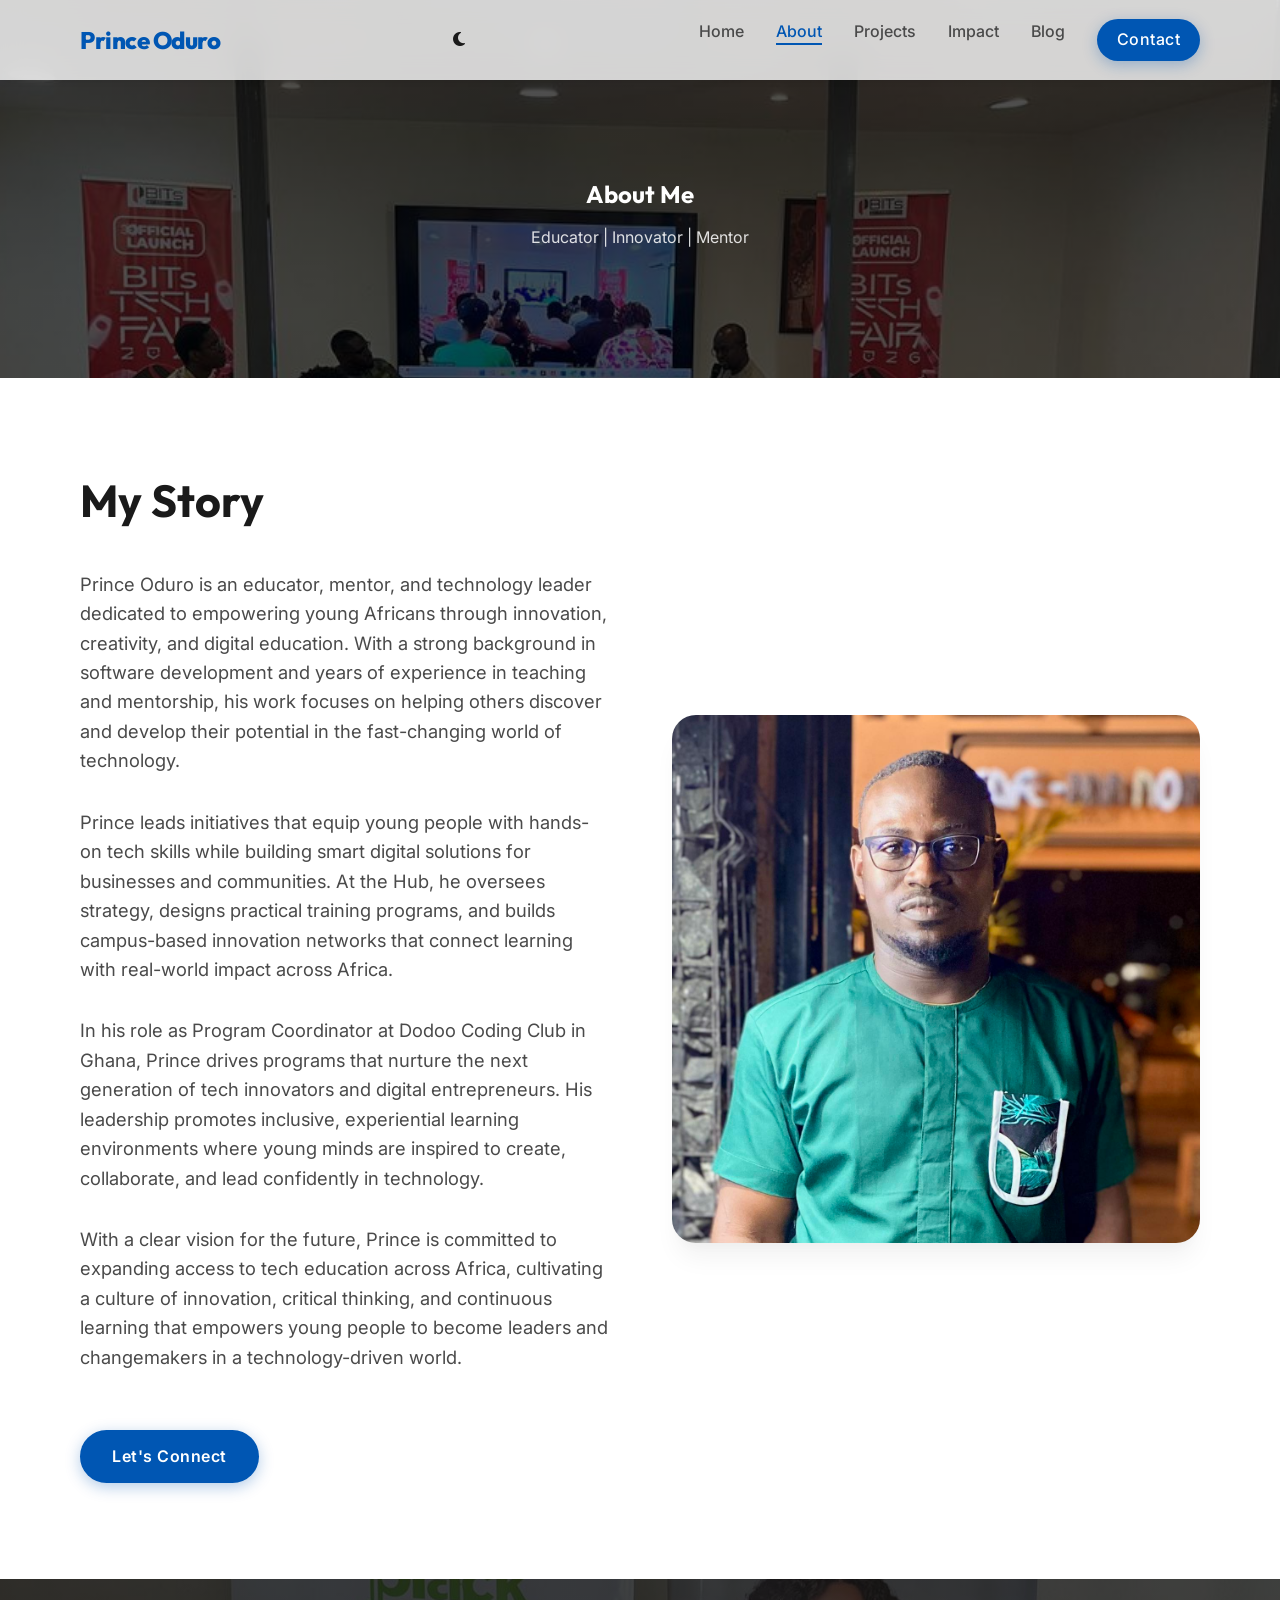
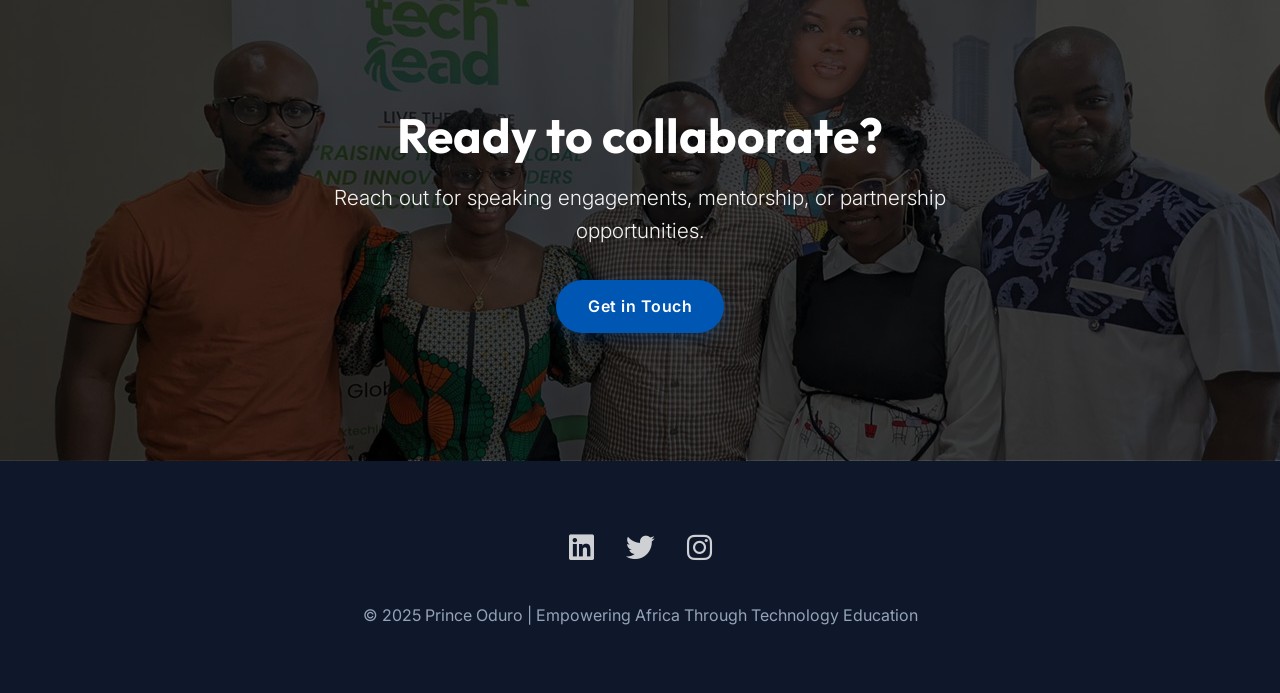
==== about.html @ 50ca4b2d "first commit" ====
<!DOCTYPE html>
<html lang="en">

<head>
    <meta charset="UTF-8">
    <meta name="viewport" content="width=device-width, initial-scale=1.0">
    <title>About Me | Prince Oduro</title>
    <link rel="stylesheet" href="styles.css">
    <link rel="stylesheet" href="https://cdnjs.cloudflare.com/ajax/libs/font-awesome/6.4.0/css/all.min.css">
    <link rel="icon" href="data:;base64,iVBORw0KGgo=">
</head>

<body>

    <nav class="navbar">
        <div class="container nav-container">
            <a href="index.html" class="brand">Prince Oduro</a>
            <div class="theme-toggle" id="theme-toggle">
                <i class="fas fa-moon"></i>
            </div>
            <div class="mobile-toggle" id="mobile-menu">
                <i class="fas fa-bars"></i>
            </div>
            <ul class="nav-links">
                <li><a href="index.html">Home</a></li>
                <li><a href="about.html" class="active">About</a></li>
                <li><a href="projects.html">Projects</a></li>
                <li><a href="index.html#impact">Impact</a></li>
                <li><a href="index.html#insights">Blog</a></li>
                <li><a href="index.html#contact" class="btn btn-primary btn-sm" style="padding: 8px 20px;">Contact</a>
                </li>
            </ul>
        </div>
    </nav>

    <section class="hero" style="min-height: 40vh; align-items: center; display: flex;">
        <div class="container text-center">
            <h1 class="reveal active text-white">About Me</h1>
            <p class="subtext reveal delay-100 active text-white-opacity" style="margin: 0 auto;">Educator | Innovator |
                Mentor</p>
        </div>
    </section>

    <section class="section-padding">
        <div class="container about-grid">
            <div class="about-content reveal delay-200">
                <h2>My Story</h2>
                <br>
                <p>
                    Prince Oduro is an educator, mentor, and technology leader dedicated to empowering young Africans
                    through innovation, creativity, and digital education. With a strong background in software
                    development and years of experience in teaching and mentorship, his work focuses on helping others
                    discover and develop their potential in the fast-changing world of technology.
                </p>
                <p>
                    Prince leads initiatives that equip young people with hands-on tech skills while building smart
                    digital solutions for businesses and communities. At the Hub, he oversees strategy, designs
                    practical training programs, and builds campus-based innovation networks that connect learning with
                    real-world impact across Africa.
                </p>
                <p>
                    In his role as Program Coordinator at Dodoo Coding Club in Ghana, Prince drives
                    programs that nurture the next generation of tech innovators and digital entrepreneurs. His
                    leadership promotes inclusive, experiential learning environments where young minds are inspired to
                    create, collaborate, and lead confidently in technology.
                </p>
                <p>
                    With a clear vision for the future, Prince is committed to expanding access to tech education across
                    Africa, cultivating a culture of innovation, critical thinking, and continuous learning that
                    empowers young people to become leaders and changemakers in a technology-driven world.
                </p>
                <br>
                <a href="#connect" class="btn btn-primary">Let's Connect</a>
            </div>
            <div class="about-image reveal delay-300">
                <!-- Placeholder for Profile Picture -->
                <img src="assets/Images/Profile Picture.jpg" alt="Prince Oduro Portrait"
                    style="border-radius: var(--radius-lg); box-shadow: var(--shadow-lg);">
            </div>
        </div>
    </section>

    <!-- Connect Section Replica -->
    <section class="connect reveal" id="connect">
        <div class="container">
            <h2>Ready to collaborate?</h2>
            <p>Reach out for speaking engagements, mentorship, or partnership opportunities.</p>
            <a href="mailto:princ@example.com" class="btn btn-primary">Get in Touch</a>
        </div>
    </section>

    <footer class="footer">
        <div class="container">
            <div class="social-links">
                <a href="https://www.linkedin.com/in/prince-oduro-34b401268/" target="_blank"><i
                        class="fab fa-linkedin"></i></a>
                <a href="https://x.com/princeoduro_dev" target="_blank"><i class="fab fa-twitter"></i></a>
                <a href="https://www.instagram.com/_dev.prince_/" target="_blank"><i class="fab fa-instagram"></i></a>
            </div>
            <p>© 2025 Prince Oduro | Empowering Africa Through Technology Education</p>
        </div>
    </footer>

    <script src="script.js"></script>
</body>

</html>
---- styles.css ----
@import url('https://fonts.googleapis.com/css2?family=Outfit:wght@300;400;500;600;700;800&family=Inter:wght@400;500;600&display=swap');

:root {
    /* Color Palette */
    --primary-color: #0056b3;
    --primary-light: #e6f0fa;
    --accent-color: #007BFF;
    --text-dark: #1a1a1a;
    --text-grey: #4a4a4a;
    --text-light: #6c757d;
    --white: #ffffff;
    --bg-light: #f8f9fa;
    --border-color: #e9ecef;

    /* Typography */
    --font-heading: 'Outfit', sans-serif;
    --font-body: 'Inter', sans-serif;

    /* Spacing */
    --spacing-xs: 0.5rem;
    --spacing-sm: 1rem;
    --spacing-md: 2rem;
    --spacing-lg: 4rem;
    --spacing-xl: 6rem;

    /* Border Radius */
    --radius-sm: 8px;
    --radius-md: 16px;
    --radius-lg: 24px;

    /* Shadows */
    --shadow-sm: 0 4px 6px -1px rgba(0, 0, 0, 0.05), 0 2px 4px -1px rgba(0, 0, 0, 0.03);
    --shadow-md: 0 10px 15px -3px rgba(0, 0, 0, 0.05), 0 4px 6px -2px rgba(0, 0, 0, 0.025);
    --shadow-lg: 0 20px 25px -5px rgba(0, 0, 0, 0.05), 0 10px 10px -5px rgba(0, 0, 0, 0.02);
    --shadow-glow: 0 0 20px rgba(0, 86, 179, 0.15);
}

body.dark-mode {
    --text-dark: #f1f5f9;
    --text-grey: #cbd5e1;
    --text-light: #94a3b8;
    --white: #0f172a;
    /* Main dark bg */
    --bg-light: #1e293b;
    /* Secondary dark bg */
    --border-color: #334155;
    --primary-light: #1e293b;

    /* Adjust shadows for dark mode */
    --shadow-sm: 0 4px 6px -1px rgba(0, 0, 0, 0.5);
    --shadow-md: 0 10px 15px -3px rgba(0, 0, 0, 0.5);
    --shadow-lg: 0 20px 25px -5px rgba(0, 0, 0, 0.5);
}

/* Specific Dark Mode Overrides */
body.dark-mode .navbar {
    background: rgba(15, 23, 42, 0.85);
    /* Dark glass */
    border-bottom: 1px solid rgba(255, 255, 255, 0.1);
}

body.dark-mode .navbar.scrolled {
    background: rgba(15, 23, 42, 0.95);
}

body.dark-mode .project-card,
body.dark-mode .blog-card:hover {
    background: rgba(30, 41, 59, 0.7);
    border-color: rgba(255, 255, 255, 0.1);
}

body.dark-mode .blog-card:hover {
    background: var(--bg-light);
}

body.dark-mode .text-primary {
    color: #38bdf8 !important;
    /* Brighter blue for dark mode */
}

body.dark-mode .btn-secondary {
    background-color: transparent;
    border-color: #38bdf8;
    color: #38bdf8;
}

body.dark-mode .btn-secondary:hover {
    background-color: rgba(56, 189, 248, 0.1);
}


* {
    margin: 0;
    padding: 0;
    box-sizing: border-box;
}

body {
    font-family: var(--font-body);
    color: var(--text-dark);
    line-height: 1.6;
    background-color: var(--white);
    overflow-x: hidden;
}

h1,
h2,
h3,
h4,
h5,
h6 {
    font-family: var(--font-heading);
    font-weight: 700;
    line-height: 1.2;
    margin-bottom: var(--spacing-sm);
}

a {
    text-decoration: none;
    color: inherit;
    transition: all 0.3s ease;
}

ul {
    list-style: none;
}

img {
    max-width: 100%;
    height: auto;
    display: block;
}

/* Utilities */
.container {
    width: 90%;
    max-width: 1200px;
    margin: 0 auto;
    padding: 0 var(--spacing-sm);
}

/* Animations */
@keyframes fadeInUp {
    from {
        opacity: 0;
        transform: translateY(30px);
    }

    to {
        opacity: 1;
        transform: translateY(0);
    }
}

@keyframes float {
    0% {
        transform: translateY(0px);
    }

    50% {
        transform: translateY(-10px);
    }

    100% {
        transform: translateY(0px);
    }
}

@keyframes gradientBG {
    0% {
        background-position: 0% 50%;
    }

    50% {
        background-position: 100% 50%;
    }

    100% {
        background-position: 0% 50%;
    }
}

.reveal {
    opacity: 0;
    transform: translateY(30px);
    transition: all 0.8s cubic-bezier(0.5, 0, 0, 1);
}

.reveal.active {
    opacity: 1;
    transform: translateY(0);
}

.delay-100 {
    transition-delay: 0.1s;
}

.delay-200 {
    transition-delay: 0.2s;
}

.delay-300 {
    transition-delay: 0.3s;
}

/* Components */
.btn {
    display: inline-block;
    padding: 14px 32px;
    border-radius: 50px;
    font-weight: 600;
    font-size: 1rem;
    cursor: pointer;
    transition: transform 0.3s cubic-bezier(0.34, 1.56, 0.64, 1), box-shadow 0.3s ease;
    border: none;
    letter-spacing: 0.5px;
}

.btn-primary {
    background-color: var(--primary-color);
    color: var(--white);
    box-shadow: 0 4px 15px rgba(0, 86, 179, 0.3);
}

.btn-primary:hover {
    background-color: #004494;
    transform: translateY(-4px) scale(1.02);
    box-shadow: 0 12px 24px rgba(0, 86, 179, 0.4);
}

.btn-secondary {
    background-color: var(--white);
    color: var(--primary-color);
    border: 2px solid var(--primary-color);
}

.btn-secondary:hover {
    background-color: var(--primary-light);
    transform: translateY(-4px) scale(1.02);
    box-shadow: var(--shadow-md);
}

.btn-text {
    color: var(--primary-color);
    font-weight: 600;
    font-size: 1.1rem;
    display: inline-flex;
    align-items: center;
    gap: 8px;
}

.btn-text:hover {
    color: #003366;
    gap: 12px;
}

.section-padding {
    padding: var(--spacing-xl) 0;
}

.text-center {
    text-align: center;
}

.text-primary {
    color: var(--primary-color);
}

/* --- Navbar --- */
.navbar {
    position: fixed;
    top: 0;
    left: 0;
    width: 100%;
    background: rgba(255, 255, 255, 0.8);
    backdrop-filter: blur(12px);
    -webkit-backdrop-filter: blur(12px);
    z-index: 1000;
    box-shadow: var(--shadow-sm);
    padding: 1.2rem 0;
    transition: all 0.3s ease;
}

.navbar.scrolled {
    padding: 0.8rem 0;
    background: rgba(255, 255, 255, 0.95);
    box-shadow: var(--shadow-md);
}

.nav-container {
    display: flex;
    justify-content: space-between;
    align-items: center;
}

.brand {
    font-family: var(--font-heading);
    font-size: 1.5rem;
    font-weight: 800;
    color: var(--primary-color);
    letter-spacing: -0.5px;
}

.nav-links {
    display: flex;
    gap: 2rem;
}

.nav-links a {
    font-weight: 500;
    color: var(--text-grey);
    position: relative;
}

.nav-links a:hover,
.nav-links a.active {
    color: var(--primary-color);
}

/* Underline animation for nav links */
.nav-links a::after {
    content: '';
    position: absolute;
    width: 0;
    height: 2px;
    bottom: -4px;
    left: 0;
    background-color: var(--primary-color);
    transition: width 0.3s ease;
}

.nav-links a:hover::after,
.nav-links a.active::after {
    width: 100%;
}

.nav-links a.btn:hover::after {
    width: 0;
}

.nav-links .btn {
    color: var(--white);
}

/* Disable for buttons */


.mobile-toggle {
    display: none;
    font-size: 1.5rem;
    cursor: pointer;
    color: var(--text-dark);
}

/* --- Hero Section --- */
.hero {
    padding-top: 180px;
    padding-bottom: 8rem;
    position: relative;
    overflow: hidden;
    /* Dark Fade Background Image */
    background: linear-gradient(rgba(0, 0, 0, 0.7), rgba(0, 0, 0, 0.6)), url('assets/Images/Cover\ Image.jpg');
    background-size: cover;
    background-position: center;
    background-attachment: fixed;
    /* Parallax feel */
    display: flex;
    align-items: center;
    justify-content: center;
    text-align: center;
}

/* Remove old abstract blob since we have an image */
.hero::before {
    display: none;
}

.hero-container {
    display: block;
    /* Override grid */
    max-width: 800px;
    margin: 0 auto;
    position: relative;
    z-index: 1;
}

.hero-content h1 {
    font-size: 3.5rem;
    /* Slightly smaller for centered readability */
    letter-spacing: -1px;
    margin-bottom: var(--spacing-sm);
    color: var(--white);
    line-height: 1.2;
}

.hero-content .subtext {
    font-size: 1.25rem;
    color: rgba(255, 255, 255, 0.9);
    margin: 0 auto var(--spacing-md);
    /* Center margin */
    max-width: 600px;
}

.hero-btns {
    display: flex;
    gap: var(--spacing-sm);
    justify-content: center;
    /* Center buttons */
}

/* Utilities for Hero */
.text-white {
    color: var(--white) !important;
}

.text-white-opacity {
    color: rgba(255, 255, 255, 0.85) !important;
}

.justify-center {
    justify-content: center;
}

.btn-white-outline {
    background-color: transparent;
    color: var(--white);
    border: 2px solid var(--white);
}

.btn-white-outline:hover {
    background-color: var(--white);
    color: var(--primary-color);
    transform: translateY(-4px) scale(1.02);
}

/* Existing styles preserved for context... */
.hero-image-wrapper {
    display: none;
}

/* --- About Snapshot --- */
.about-snapshot {
    background-color: var(--white);
}

.about-grid {
    display: grid;
    grid-template-columns: 1fr 1fr;
    gap: var(--spacing-lg);
    align-items: center;
}

.about-content h2 {
    font-size: 2.8rem;
    margin-bottom: var(--spacing-sm);
}

.about-content p {
    font-size: 1.15rem;
    color: var(--text-grey);
    margin-bottom: var(--spacing-md);
}

/* --- Featured Projects --- */
.projects {
    background-color: var(--bg-light);
    position: relative;
}

.section-header {
    text-align: center;
    max-width: 700px;
    margin: 0 auto var(--spacing-lg);
}

.section-header h2 {
    font-size: 2.8rem;
}

.projects-grid {
    display: grid;
    grid-template-columns: repeat(auto-fit, minmax(320px, 1fr));
    gap: var(--spacing-md);
}

.project-card {
    background: rgba(255, 255, 255, 0.7);
    backdrop-filter: blur(10px);
    -webkit-backdrop-filter: blur(10px);
    padding: var(--spacing-md);
    border-radius: var(--radius-md);
    box-shadow: var(--shadow-sm);
    transition: all 0.4s cubic-bezier(0.175, 0.885, 0.32, 1.275);
    border: 1px solid var(--white);
}

.project-card:hover {
    transform: translateY(-10px);
    box-shadow: var(--shadow-lg);
    background: var(--white);
    border-color: var(--primary-light);
}

.project-icon {
    width: 60px;
    height: 60px;
    background: var(--primary-light);
    color: var(--primary-color);
    border-radius: 16px;
    display: flex;
    align-items: center;
    justify-content: center;
    font-size: 1.8rem;
    margin-bottom: var(--spacing-sm);
    transition: transform 0.3s ease;
}

.project-card:hover .project-icon {
    transform: rotate(5deg) scale(1.1);
}

.project-card h3 {
    font-size: 1.5rem;
    margin-bottom: var(--spacing-xs);
}

.project-card p {
    color: var(--text-grey);
    margin-bottom: var(--spacing-sm);
}

/* --- Impact Highlights --- */
.impact {
    background: var(--primary-color);
    background: linear-gradient(135deg, #0056b3 0%, #004494 100%);
    color: var(--white);
    padding: var(--spacing-lg) 0;
}

.impact-grid {
    display: grid;
    grid-template-columns: repeat(auto-fit, minmax(200px, 1fr));
    gap: var(--spacing-md);
    text-align: center;
}

.counter-card {
    padding: var(--spacing-md);
    transition: transform 0.3s ease;
}

.counter-card:hover {
    transform: translateY(-5px);
}

.counter-card h3 {
    font-size: 3.5rem;
    margin-bottom: 0;
    color: var(--white);
    font-weight: 800;
}

.counter-card p {
    font-weight: 500;
    opacity: 0.9;
    font-size: 1.1rem;
    letter-spacing: 1px;
    text-transform: uppercase;
}

/* --- Insights/Blog --- */
.insights {
    background-color: var(--white);
}

.blog-grid {
    display: grid;
    grid-template-columns: repeat(auto-fit, minmax(300px, 1fr));
    gap: var(--spacing-md);
}

.blog-card {
    cursor: pointer;
    border-radius: var(--radius-sm);
    padding: var(--spacing-sm);
    transition: background-color 0.3s ease;
}

.blog-card:hover {
    background-color: var(--bg-light);
}

.blog-card:hover h3 {
    color: var(--primary-color);
}

.blog-date {
    font-size: 0.9rem;
    color: var(--text-light);
    margin-bottom: var(--spacing-xs);
    display: block;
    font-weight: 500;
}

.blog-card h3 {
    font-size: 1.5rem;
    margin-bottom: var(--spacing-xs);
    transition: color 0.2s;
}

.blog-card p {
    color: var(--text-grey);
    margin-bottom: var(--spacing-sm);
}

/* --- Connect/Footer --- */
.connect {
    background: linear-gradient(rgba(0, 0, 0, 0.75), rgba(0, 0, 0, 0.75)), url('assets/Images/Collaborative.jpg');
    background-size: cover;
    background-position: center;
    background-attachment: fixed;
    /* Parallax effect */
    color: var(--white);
    text-align: center;
    padding: 8rem 0;
}

.connect h2 {
    font-size: 3rem;
    color: var(--white);
    margin-bottom: var(--spacing-sm);
}

.connect p {
    max-width: 700px;
    margin: 0 auto var(--spacing-md);
    font-size: 1.3rem;
    opacity: 0.95;
    font-weight: 300;
}

.footer {
    background-color: #0f172a;
    color: #94a3b8;
    padding: var(--spacing-lg) 0;
    text-align: center;
}

.social-links {
    display: flex;
    justify-content: center;
    gap: var(--spacing-md);
    margin-bottom: var(--spacing-md);
}

.social-links a {
    color: var(--white);
    font-size: 1.8rem;
    transition: all 0.3s;
    opacity: 0.8;
}

.social-links a:hover {
    color: var(--accent-color);
    transform: translateY(-3px);
    opacity: 1;
}

/* --- Responsive Media Queries --- */
@media (max-width: 768px) {
    .navbar {
        padding: 1rem 0;
    }

    .nav-links {
        display: none;
        flex-direction: column;
        position: absolute;
        top: 100%;
        left: 0;
        width: 100%;
        background: var(--white);
        padding: var(--spacing-md);
        box-shadow: var(--shadow-md);
        text-align: center;
    }

    .nav-links.active {
        display: flex;
        animation: fadeInUp 0.3s ease;
    }

    .mobile-toggle {
        display: block;
    }

    .hero-container {
        grid-template-columns: 1fr;
        text-align: center;
        gap: var(--spacing-md);
    }

    .hero-content {
        order: 2;
    }

    .hero-image-wrapper {
        order: 1;
        max-width: 400px;
        margin: 0 auto;
    }

    .hero-content h1 {
        font-size: 2.8rem;
    }

    .hero-btns {
        justify-content: center;
    }

    .about-grid {
        grid-template-columns: 1fr;
    }

    .section-header h2 {
        font-size: 2.2rem;
    }

    .connect h2 {
        font-size: 2.2rem;
    }
}
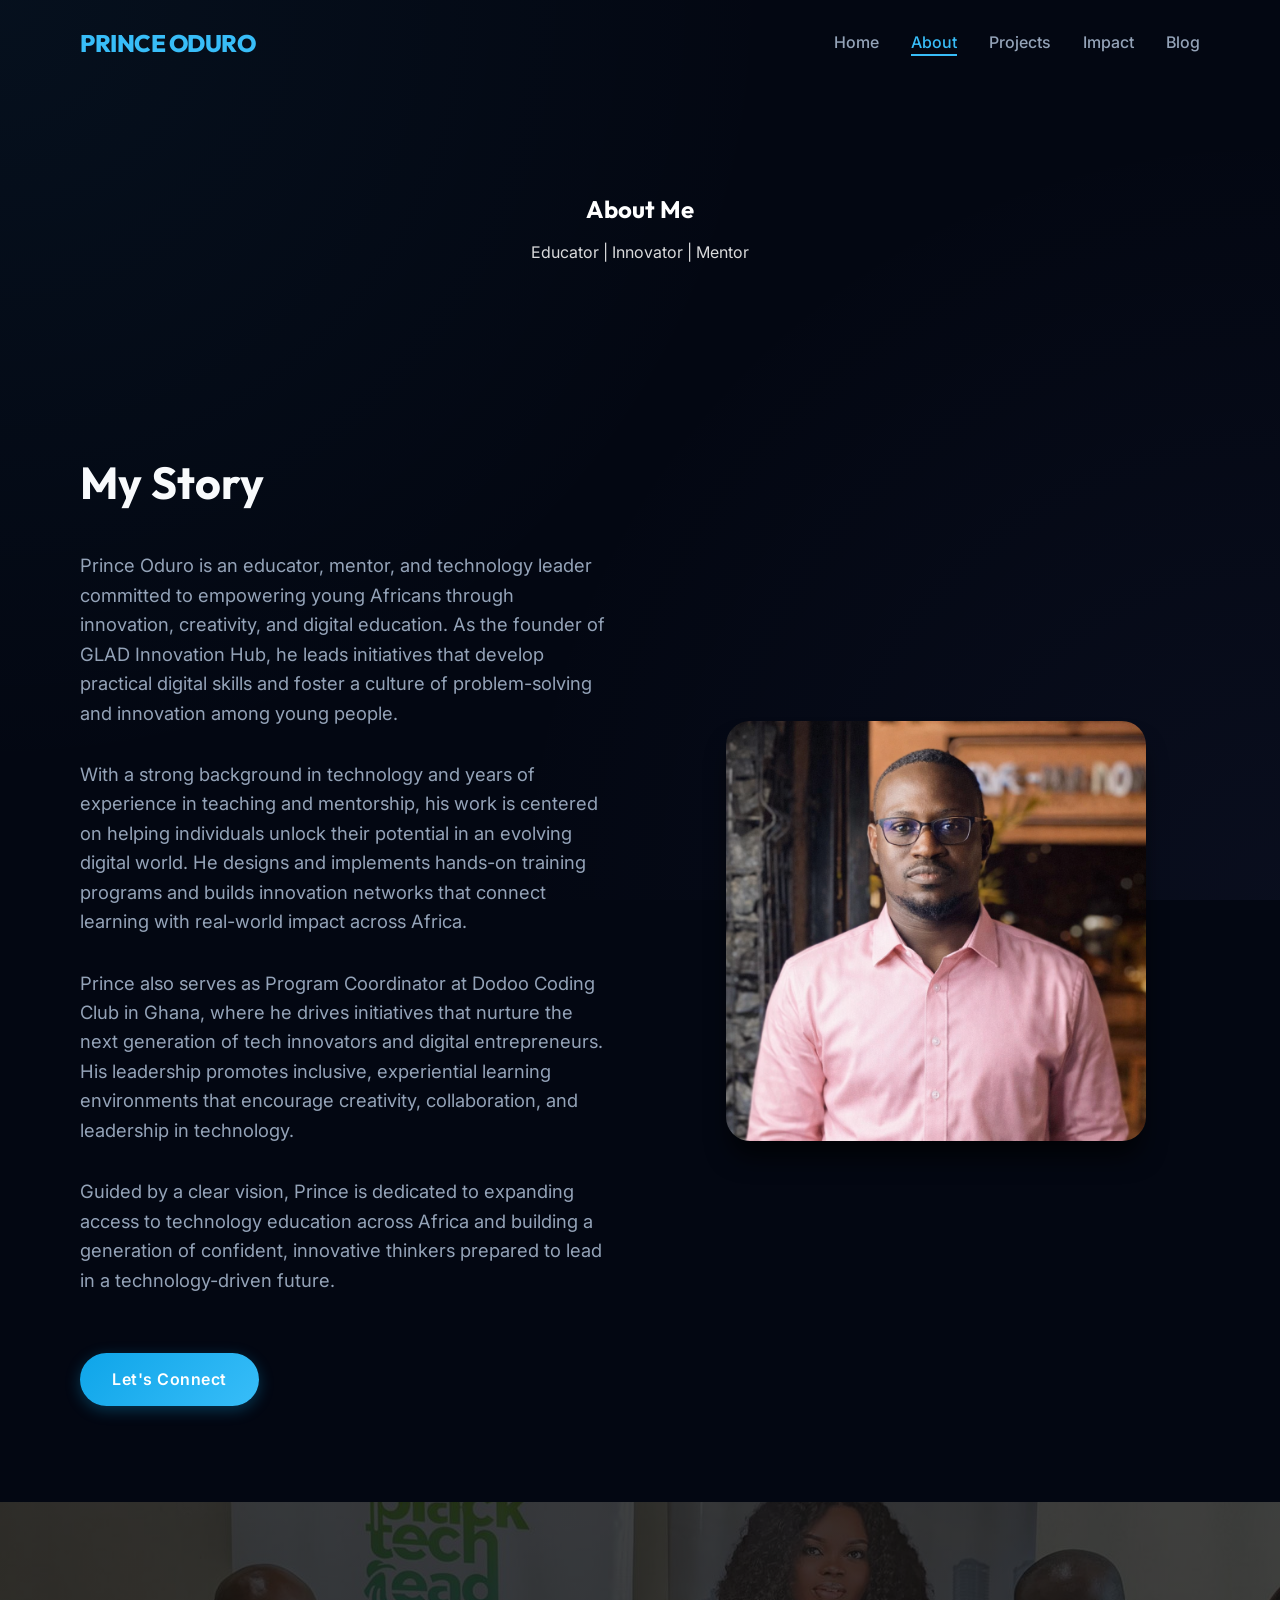
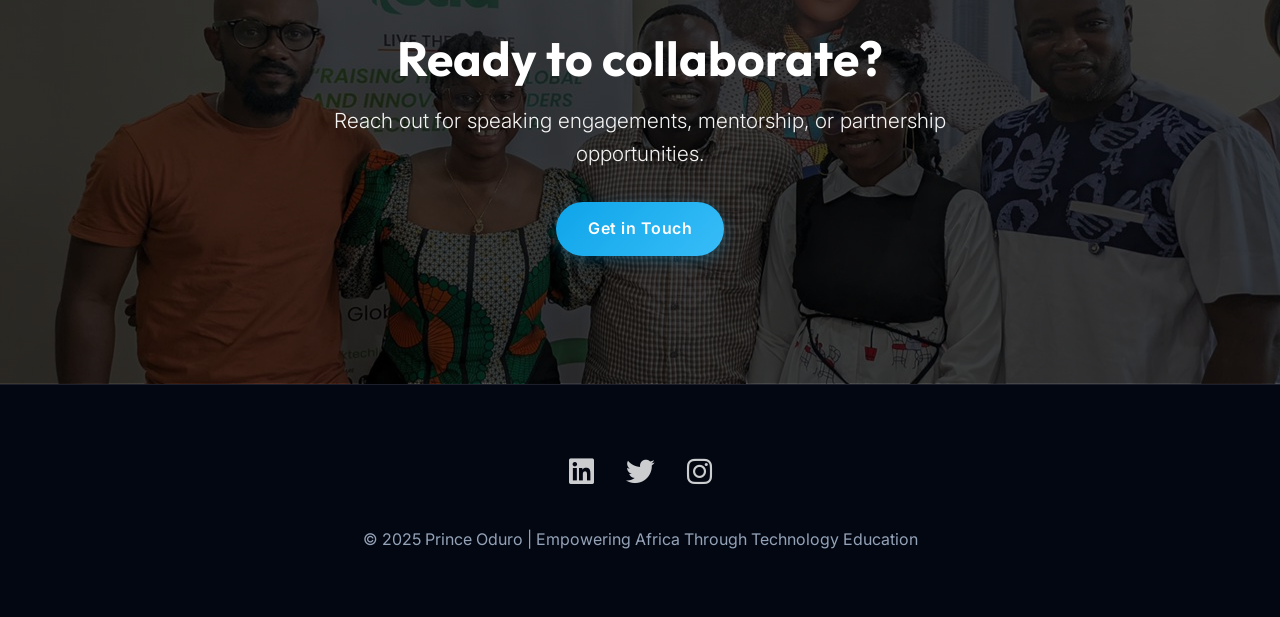
==== commit 1c813f37: "Enhance website: rich dark theme, transparent navbar, hero slider, and new project" ====
--- a/about.html
+++ b/about.html
@@ -14,10 +14,7 @@
 
     <nav class="navbar">
         <div class="container nav-container">
-            <a href="index.html" class="brand">Prince Oduro</a>
-            <div class="theme-toggle" id="theme-toggle">
-                <i class="fas fa-moon"></i>
-            </div>
+            <a href="index.html" class="brand">PRINCE ODURO</a>
             <div class="mobile-toggle" id="mobile-menu">
                 <i class="fas fa-bars"></i>
             </div>
@@ -27,8 +24,6 @@
                 <li><a href="projects.html">Projects</a></li>
                 <li><a href="index.html#impact">Impact</a></li>
                 <li><a href="index.html#insights">Blog</a></li>
-                <li><a href="index.html#contact" class="btn btn-primary btn-sm" style="padding: 8px 20px;">Contact</a>
-                </li>
             </ul>
         </div>
     </nav>
@@ -47,34 +42,33 @@
                 <h2>My Story</h2>
                 <br>
                 <p>
-                    Prince Oduro is an educator, mentor, and technology leader dedicated to empowering young Africans
-                    through innovation, creativity, and digital education. With a strong background in software
-                    development and years of experience in teaching and mentorship, his work focuses on helping others
-                    discover and develop their potential in the fast-changing world of technology.
-                </p>
+                    Prince Oduro is an educator, mentor, and technology leader committed to empowering young Africans
+                    through innovation, creativity, and digital education. As the founder of GLAD Innovation Hub, he
+                    leads initiatives that develop practical digital skills and foster a culture of problem-solving and
+                    innovation among young people.
                 <p>
-                    Prince leads initiatives that equip young people with hands-on tech skills while building smart
-                    digital solutions for businesses and communities. At the Hub, he oversees strategy, designs
-                    practical training programs, and builds campus-based innovation networks that connect learning with
+                    With a strong background in technology and years of experience in teaching and mentorship, his work
+                    is centered on helping individuals unlock their potential in an evolving digital world. He designs
+                    and implements hands-on training programs and builds innovation networks that connect learning with
                     real-world impact across Africa.
                 </p>
                 <p>
-                    In his role as Program Coordinator at Dodoo Coding Club in Ghana, Prince drives
-                    programs that nurture the next generation of tech innovators and digital entrepreneurs. His
-                    leadership promotes inclusive, experiential learning environments where young minds are inspired to
-                    create, collaborate, and lead confidently in technology.
+                    Prince also serves as Program Coordinator at Dodoo Coding Club in Ghana, where he drives initiatives
+                    that nurture the next generation of tech innovators and digital entrepreneurs. His leadership
+                    promotes inclusive, experiential learning environments that encourage creativity, collaboration, and
+                    leadership in technology.
                 </p>
                 <p>
-                    With a clear vision for the future, Prince is committed to expanding access to tech education across
-                    Africa, cultivating a culture of innovation, critical thinking, and continuous learning that
-                    empowers young people to become leaders and changemakers in a technology-driven world.
+                    Guided by a clear vision, Prince is dedicated to expanding access to technology education across
+                    Africa and building a generation of confident, innovative thinkers prepared to lead in a
+                    technology-driven future.
                 </p>
                 <br>
                 <a href="#connect" class="btn btn-primary">Let's Connect</a>
             </div>
             <div class="about-image reveal delay-300">
                 <!-- Placeholder for Profile Picture -->
-                <img src="assets/Images/Profile Picture.jpg" alt="Prince Oduro Portrait"
+                <img src="assets/Images/profile_new.png" alt="Prince Oduro Portrait"
                     style="border-radius: var(--radius-lg); box-shadow: var(--shadow-lg);">
             </div>
         </div>
--- a/styles.css
+++ b/styles.css
@@ -1,16 +1,26 @@
 @import url('https://fonts.googleapis.com/css2?family=Outfit:wght@300;400;500;600;700;800&family=Inter:wght@400;500;600&display=swap');
 
 :root {
-    /* Color Palette */
-    --primary-color: #0056b3;
-    --primary-light: #e6f0fa;
-    --accent-color: #007BFF;
-    --text-dark: #1a1a1a;
-    --text-grey: #4a4a4a;
-    --text-light: #6c757d;
+    /* Core Color Palette - Rich Dark */
+    --primary-color: #38bdf8;
+    --primary-dark: #0ea5e9;
+    --primary-light: rgba(56, 189, 248, 0.1);
+    --accent-color: #818cf8;
+    --bg-deep: #030712;
+    --bg-card: rgba(255, 255, 255, 0.03);
+    --bg-glass: rgba(3, 7, 18, 0.7);
+    --text-main: #f8fafc;
+    --text-muted: #94a3b8;
+    --text-dim: #64748b;
+    --border-glass: rgba(255, 255, 255, 0.1);
     --white: #ffffff;
-    --bg-light: #f8f9fa;
-    --border-color: #e9ecef;
+    
+    /* Legacy Mapping for compatibility */
+    --text-dark: var(--text-main);
+    --text-grey: var(--text-muted);
+    --text-light: var(--text-dim);
+    --bg-light: #0f172a;
+    --border-color: var(--border-glass);
 
     /* Typography */
     --font-heading: 'Outfit', sans-serif;
@@ -29,64 +39,12 @@
     --radius-lg: 24px;
 
     /* Shadows */
-    --shadow-sm: 0 4px 6px -1px rgba(0, 0, 0, 0.05), 0 2px 4px -1px rgba(0, 0, 0, 0.03);
-    --shadow-md: 0 10px 15px -3px rgba(0, 0, 0, 0.05), 0 4px 6px -2px rgba(0, 0, 0, 0.025);
-    --shadow-lg: 0 20px 25px -5px rgba(0, 0, 0, 0.05), 0 10px 10px -5px rgba(0, 0, 0, 0.02);
-    --shadow-glow: 0 0 20px rgba(0, 86, 179, 0.15);
-}
-
-body.dark-mode {
-    --text-dark: #f1f5f9;
-    --text-grey: #cbd5e1;
-    --text-light: #94a3b8;
-    --white: #0f172a;
-    /* Main dark bg */
-    --bg-light: #1e293b;
-    /* Secondary dark bg */
-    --border-color: #334155;
-    --primary-light: #1e293b;
-
-    /* Adjust shadows for dark mode */
     --shadow-sm: 0 4px 6px -1px rgba(0, 0, 0, 0.5);
-    --shadow-md: 0 10px 15px -3px rgba(0, 0, 0, 0.5);
-    --shadow-lg: 0 20px 25px -5px rgba(0, 0, 0, 0.5);
-}
-
-/* Specific Dark Mode Overrides */
-body.dark-mode .navbar {
-    background: rgba(15, 23, 42, 0.85);
-    /* Dark glass */
-    border-bottom: 1px solid rgba(255, 255, 255, 0.1);
-}
-
-body.dark-mode .navbar.scrolled {
-    background: rgba(15, 23, 42, 0.95);
-}
-
-body.dark-mode .project-card,
-body.dark-mode .blog-card:hover {
-    background: rgba(30, 41, 59, 0.7);
-    border-color: rgba(255, 255, 255, 0.1);
-}
-
-body.dark-mode .blog-card:hover {
-    background: var(--bg-light);
-}
-
-body.dark-mode .text-primary {
-    color: #38bdf8 !important;
-    /* Brighter blue for dark mode */
-}
-
-body.dark-mode .btn-secondary {
-    background-color: transparent;
-    border-color: #38bdf8;
-    color: #38bdf8;
-}
-
-body.dark-mode .btn-secondary:hover {
-    background-color: rgba(56, 189, 248, 0.1);
-}
+    --shadow-md: 0 10px 15px -3px rgba(0, 0, 0, 0.6);
+    --shadow-lg: 0 20px 25px -5px rgba(0, 0, 0, 0.7);
+    --shadow-glow: 0 0 20px rgba(56, 189, 248, 0.2);
+}
+
 
 
 * {
@@ -97,9 +55,13 @@
 
 body {
     font-family: var(--font-body);
-    color: var(--text-dark);
+    color: var(--text-main);
     line-height: 1.6;
-    background-color: var(--white);
+    background-color: var(--bg-deep);
+    background-image: 
+        radial-gradient(circle at 0% 0%, rgba(56, 189, 248, 0.05) 0%, transparent 50%),
+        radial-gradient(circle at 100% 100%, rgba(129, 140, 248, 0.05) 0%, transparent 50%);
+    background-attachment: fixed;
     overflow-x: hidden;
 }
 
@@ -217,19 +179,19 @@
 }
 
 .btn-primary {
-    background-color: var(--primary-color);
-    color: var(--white);
-    box-shadow: 0 4px 15px rgba(0, 86, 179, 0.3);
+    background: linear-gradient(135deg, #0ea5e9 0%, #38bdf8 100%);
+    color: var(--white);
+    box-shadow: 0 4px 15px rgba(14, 165, 233, 0.3);
 }
 
 .btn-primary:hover {
-    background-color: #004494;
+    background: linear-gradient(135deg, #38bdf8 0%, #0ea5e9 100%);
     transform: translateY(-4px) scale(1.02);
-    box-shadow: 0 12px 24px rgba(0, 86, 179, 0.4);
+    box-shadow: 0 12px 24px rgba(14, 165, 233, 0.4);
 }
 
 .btn-secondary {
-    background-color: var(--white);
+    background-color: transparent;
     color: var(--primary-color);
     border: 2px solid var(--primary-color);
 }
@@ -237,7 +199,7 @@
 .btn-secondary:hover {
     background-color: var(--primary-light);
     transform: translateY(-4px) scale(1.02);
-    box-shadow: var(--shadow-md);
+    box-shadow: 0 8px 16px rgba(56, 189, 248, 0.1);
 }
 
 .btn-text {
@@ -272,18 +234,18 @@
     top: 0;
     left: 0;
     width: 100%;
-    background: rgba(255, 255, 255, 0.8);
-    backdrop-filter: blur(12px);
-    -webkit-backdrop-filter: blur(12px);
+    background: transparent;
     z-index: 1000;
-    box-shadow: var(--shadow-sm);
-    padding: 1.2rem 0;
-    transition: all 0.3s ease;
+    padding: 1.5rem 0;
+    transition: all 0.4s cubic-bezier(0.4, 0, 0.2, 1);
 }
 
 .navbar.scrolled {
-    padding: 0.8rem 0;
-    background: rgba(255, 255, 255, 0.95);
+    padding: 1rem 0;
+    background: rgba(3, 7, 18, 0.85);
+    backdrop-filter: blur(10px);
+    -webkit-backdrop-filter: blur(10px);
+    border-bottom: 1px solid var(--border-glass);
     box-shadow: var(--shadow-md);
 }
 
@@ -354,20 +316,52 @@
 
 /* --- Hero Section --- */
 .hero {
-    padding-top: 180px;
-    padding-bottom: 8rem;
+    min-height: 100vh;
     position: relative;
     overflow: hidden;
-    /* Dark Fade Background Image */
-    background: linear-gradient(rgba(0, 0, 0, 0.7), rgba(0, 0, 0, 0.6)), url('assets/Images/Cover\ Image.jpg');
-    background-size: cover;
-    background-position: center;
-    background-attachment: fixed;
-    /* Parallax feel */
     display: flex;
     align-items: center;
     justify-content: center;
     text-align: center;
+    padding-top: 100px;
+}
+
+.hero-slider {
+    position: absolute;
+    top: 0;
+    left: 0;
+    width: 100%;
+    height: 100%;
+    z-index: 0;
+}
+
+.hero-slider::after {
+    content: '';
+    position: absolute;
+    top: 0;
+    left: 0;
+    width: 100%;
+    height: 100%;
+    background: linear-gradient(rgba(3, 7, 18, 0.5), rgba(3, 7, 18, 0.8));
+    z-index: 2;
+}
+
+.slide {
+    position: absolute;
+    top: 0;
+    left: 0;
+    width: 100%;
+    height: 100%;
+    background-size: cover;
+    background-position: center;
+    opacity: 0;
+    transition: opacity 2s ease-in-out, transform 10s ease;
+    z-index: 1;
+}
+
+.slide.active {
+    opacity: 1;
+    transform: scale(1.1);
 }
 
 /* Remove old abstract blob since we have an image */
@@ -440,7 +434,7 @@
 
 /* --- About Snapshot --- */
 .about-snapshot {
-    background-color: var(--white);
+    background-color: transparent;
 }
 
 .about-grid {
@@ -450,6 +444,18 @@
     align-items: center;
 }
 
+.about-image {
+    display: flex;
+    justify-content: center;
+}
+
+.about-image img {
+    max-width: 420px;
+    width: 100%;
+    height: auto;
+    object-fit: cover;
+}
+
 .about-content h2 {
     font-size: 2.8rem;
     margin-bottom: var(--spacing-sm);
@@ -463,7 +469,7 @@
 
 /* --- Featured Projects --- */
 .projects {
-    background-color: var(--bg-light);
+    background-color: rgba(15, 23, 42, 0.3);
     position: relative;
 }
 
@@ -484,21 +490,21 @@
 }
 
 .project-card {
-    background: rgba(255, 255, 255, 0.7);
+    background: var(--bg-card);
     backdrop-filter: blur(10px);
     -webkit-backdrop-filter: blur(10px);
     padding: var(--spacing-md);
     border-radius: var(--radius-md);
     box-shadow: var(--shadow-sm);
     transition: all 0.4s cubic-bezier(0.175, 0.885, 0.32, 1.275);
-    border: 1px solid var(--white);
+    border: 1px solid var(--border-glass);
 }
 
 .project-card:hover {
     transform: translateY(-10px);
-    box-shadow: var(--shadow-lg);
-    background: var(--white);
-    border-color: var(--primary-light);
+    box-shadow: 0 20px 40px rgba(56, 189, 248, 0.15);
+    background: rgba(255, 255, 255, 0.05);
+    border-color: var(--primary-color);
 }
 
 .project-icon {
@@ -532,7 +538,7 @@
 /* --- Impact Highlights --- */
 .impact {
     background: var(--primary-color);
-    background: linear-gradient(135deg, #0056b3 0%, #004494 100%);
+    background: linear-gradient(135deg, #0ea5e9 0%, #38bdf8 100%);
     color: var(--white);
     padding: var(--spacing-lg) 0;
 }
@@ -570,7 +576,7 @@
 
 /* --- Insights/Blog --- */
 .insights {
-    background-color: var(--white);
+    background-color: transparent;
 }
 
 .blog-grid {
@@ -583,11 +589,14 @@
     cursor: pointer;
     border-radius: var(--radius-sm);
     padding: var(--spacing-sm);
-    transition: background-color 0.3s ease;
+    transition: all 0.3s ease;
+    border: 1px solid transparent;
 }
 
 .blog-card:hover {
-    background-color: var(--bg-light);
+    background-color: var(--bg-card);
+    border-color: var(--border-glass);
+    transform: translateY(-5px);
 }
 
 .blog-card:hover h3 {
@@ -640,10 +649,11 @@
 }
 
 .footer {
-    background-color: #0f172a;
-    color: #94a3b8;
+    background-color: var(--bg-deep);
+    color: var(--text-muted);
     padding: var(--spacing-lg) 0;
     text-align: center;
+    border-top: 1px solid var(--border-glass);
 }
 
 .social-links {
@@ -679,10 +689,11 @@
         top: 100%;
         left: 0;
         width: 100%;
-        background: var(--white);
+        background: var(--bg-deep);
         padding: var(--spacing-md);
         box-shadow: var(--shadow-md);
         text-align: center;
+        border-bottom: 1px solid var(--border-glass);
     }
 
     .nav-links.active {
